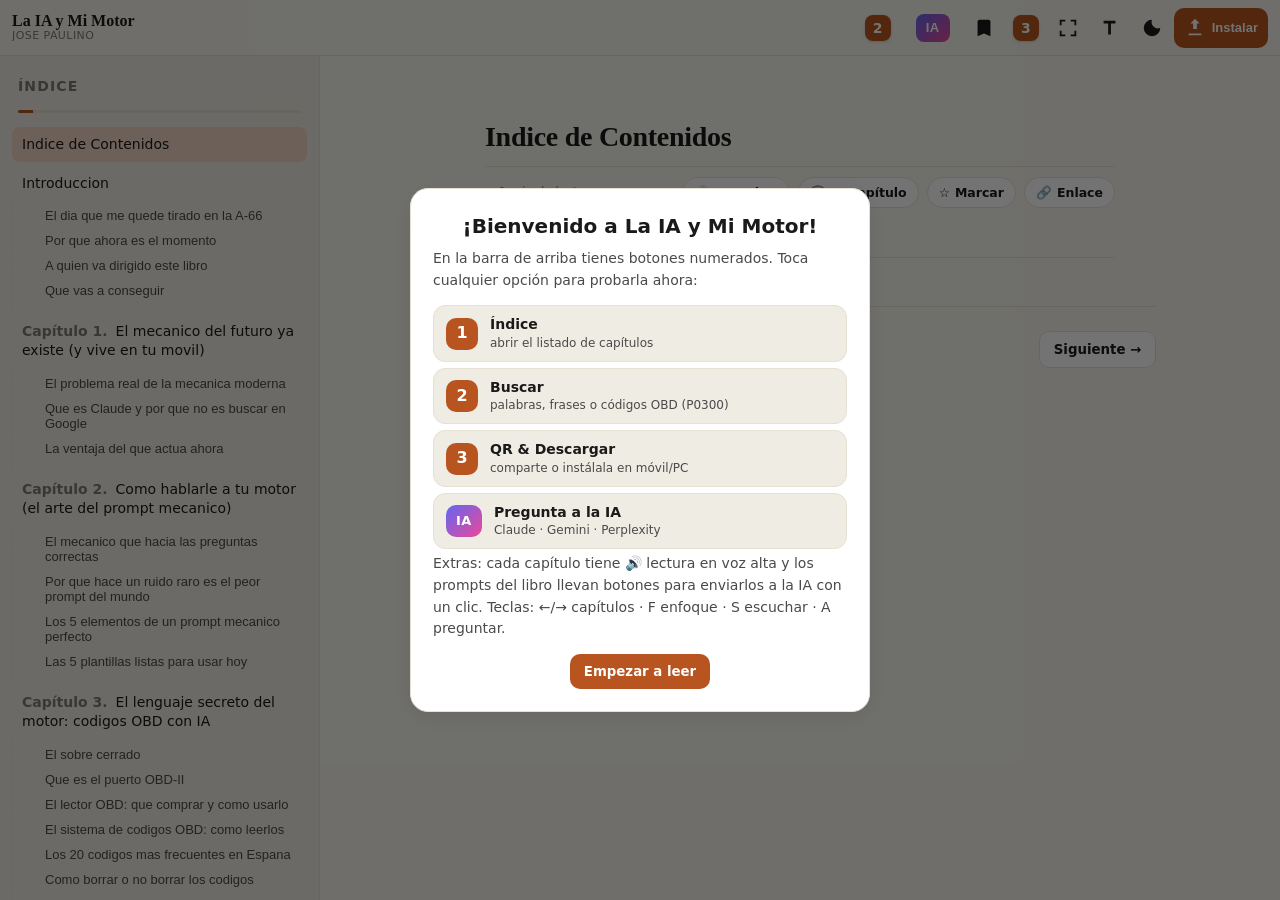
==== LIBROS Y APP DE PAU 69/PWA-multiarchivo/index.html @ 802b032d "Rebuild reader at supreme level after sandbox reset The sandbox wiped the previous working tree (com" ====
<!doctype html>
<html lang="es">
<head>
  <meta charset="utf-8" />
  <meta name="viewport" content="width=device-width,initial-scale=1,viewport-fit=cover" />
  <meta name="theme-color" content="#0b0d12" media="(prefers-color-scheme: dark)" />
  <meta name="theme-color" content="#f7f5ef" media="(prefers-color-scheme: light)" />
  <meta name="description" content="La IA y Mi Motor — Libro completo en formato PWA con QR, lectura en voz alta, prompts ejecutables y asistentes IA integrados." />
  <meta name="apple-mobile-web-app-capable" content="yes" />
  <meta name="apple-mobile-web-app-status-bar-style" content="black-translucent" />
  <meta name="apple-mobile-web-app-title" content="La IA y Mi Motor" />
  <link rel="manifest" href="manifest.webmanifest" />
  <link rel="icon" href="icon.svg" type="image/svg+xml" />
  <link rel="apple-touch-icon" href="icon.svg" />
  <link rel="stylesheet" href="styles.css" />
  <title>La IA y Mi Motor — PWA</title>
</head>
<body data-theme="auto" data-font="m">
  <header class="app-header">
    <button id="btnToc" class="icon-btn num" aria-label="Índice de capítulos" title="Abrir índice">
      <span class="num-badge">1</span>
    </button>
    <div class="brand">
      <strong>La IA y Mi Motor</strong>
      <span class="brand-sub">Jose Paulino</span>
    </div>
    <div class="header-actions">
      <button id="btnSearch" class="icon-btn num" aria-label="Buscar en el libro" title="Buscar (Ctrl+K)">
        <span class="num-badge">2</span>
      </button>
      <button id="btnAI" class="icon-btn ai" aria-label="Preguntar a la IA" title="Preguntar a Claude · Gemini · Perplexity (A)">
        <span class="ai-label">IA</span>
      </button>
      <button id="btnBookmark" class="icon-btn" aria-label="Marcadores" title="Marcadores">
        <svg viewBox="0 0 24 24" width="22" height="22" aria-hidden="true"><path fill="currentColor" d="M17 3H7a2 2 0 0 0-2 2v16l7-3 7 3V5a2 2 0 0 0-2-2Z"/></svg>
      </button>
      <button id="btnQR" class="icon-btn num" aria-label="QR y descargar app" title="Compartir QR · Descargar app (móvil/PC)">
        <span class="num-badge">3</span>
      </button>
      <button id="btnFocus" class="icon-btn" aria-label="Modo enfoque" title="Modo enfoque (F)">
        <svg viewBox="0 0 24 24" width="22" height="22" aria-hidden="true"><path fill="currentColor" d="M5 5h4V3H3v6h2V5Zm14 0v4h2V3h-6v2h4ZM5 19v-4H3v6h6v-2H5Zm14 0h-4v2h6v-6h-2v4Z"/></svg>
      </button>
      <button id="btnFont" class="icon-btn" aria-label="Tamaño de texto" title="Tamaño de texto">
        <svg viewBox="0 0 24 24" width="22" height="22" aria-hidden="true"><path fill="currentColor" d="M5 4v3h5v12h3V7h5V4H5Z"/></svg>
      </button>
      <button id="btnTheme" class="icon-btn" aria-label="Tema" title="Tema">
        <svg viewBox="0 0 24 24" width="22" height="22" aria-hidden="true"><path fill="currentColor" d="M12 3a9 9 0 1 0 9 9 7 7 0 0 1-9-9Z"/></svg>
      </button>
      <button id="btnInstall" class="icon-btn install" hidden aria-label="Instalar" title="Instalar como app">
        <svg viewBox="0 0 24 24" width="22" height="22" aria-hidden="true"><path fill="currentColor" d="M5 20h14v-2H5v2Zm7-18-5 5h3v6h4v-6h3l-5-5Z"/></svg>
        <span>Instalar</span>
      </button>
    </div>
    <div class="read-progress" aria-hidden="true"><div id="readProgressBar"></div></div>
  </header>

  <button id="focusExit" class="focus-exit" aria-label="Salir del modo enfoque" title="Salir del modo enfoque (F)">✕ Salir de enfoque</button>

  <aside id="toc" class="toc" aria-label="Índice de contenidos">
    <div class="toc-head">
      <h2>Índice</h2>
      <button id="btnTocClose" class="icon-btn" aria-label="Cerrar índice">×</button>
    </div>
    <div class="toc-progress" aria-hidden="true"><div id="tocProgressBar"></div></div>
    <nav id="tocNav"></nav>
  </aside>

  <main id="reader" class="reader" tabindex="-1">
    <article id="content" class="content">
      <div class="loading">Cargando libro…</div>
    </article>

    <nav class="pager" aria-label="Navegación de capítulos">
      <button id="btnPrev" class="pager-btn">← Anterior</button>
      <div id="pagerInfo" class="pager-info"></div>
      <button id="btnNext" class="pager-btn">Siguiente →</button>
    </nav>
  </main>

  <!-- Floating "ask AI about selection" -->
  <button id="selAsk" class="sel-ask" hidden>💬 Preguntar a la IA</button>

  <!-- QR modal -->
  <div id="qrModal" class="modal" hidden aria-hidden="true" role="dialog" aria-modal="true" aria-labelledby="qrTitle">
    <div class="modal-body">
      <header class="modal-head">
        <h2 id="qrTitle">Comparte el libro</h2>
        <button class="icon-btn modal-close" data-close="qrModal" aria-label="Cerrar">×</button>
      </header>
      <p class="modal-sub">Escanea con tu móvil para abrir esta misma PWA en el capítulo actual. También puedes <a id="qrLinkOpen" target="_blank" rel="noopener">abrir el enlace</a>.</p>
      <div id="qrWarn" class="qr-warn" hidden>
        Estás abriendo el libro desde tu equipo (<code>file://</code>). Este QR solo te funcionará a ti. Para compartirlo con otros, usa <strong>Descargar app</strong> y envía el archivo, o súbelo a un hosting estático.
      </div>
      <div id="qrCanvas" class="qr-canvas" role="img" aria-label="Código QR del libro"></div>
      <div class="qr-url" id="qrUrl"></div>
      <div class="modal-actions">
        <button id="btnQRDownload" class="btn">Descargar QR (PNG)</button>
        <button id="btnQRCopy" class="btn ghost">Copiar enlace</button>
        <button id="btnQRShare" class="btn ghost">Compartir…</button>
        <button id="btnAppDownload" class="btn">⬇ Descargar app (móvil/PC)</button>
      </div>
      <details class="qr-options">
        <summary>Opciones avanzadas</summary>
        <label>URL personalizada
          <input id="qrCustomUrl" type="url" placeholder="https://…" />
        </label>
        <button id="btnQRRegen" class="btn ghost">Regenerar</button>
      </details>
    </div>
  </div>

  <!-- Search modal -->
  <div id="searchModal" class="modal" hidden aria-hidden="true" role="dialog" aria-modal="true" aria-labelledby="searchTitle">
    <div class="modal-body">
      <header class="modal-head">
        <h2 id="searchTitle">Buscar en el libro</h2>
        <button class="icon-btn modal-close" data-close="searchModal" aria-label="Cerrar">×</button>
      </header>
      <input id="searchInput" class="search-input" type="search" placeholder="Palabra, frase o código OBD (ej. P0300)…" autocomplete="off" autocapitalize="off" spellcheck="false" />
      <div id="searchResults" class="search-results" aria-live="polite"></div>
    </div>
  </div>

  <!-- First-launch welcome banner -->
  <div id="welcome" class="welcome" hidden>
    <div class="welcome-body">
      <strong>¡Bienvenido a La IA y Mi Motor!</strong>
      <p class="welcome-sub">En la barra de arriba tienes botones numerados. Toca cualquier opción para probarla ahora:</p>
      <div class="welcome-steps">
        <button type="button" class="welcome-step" data-welcome-action="toc">
          <span class="num-chip">1</span>
          <span class="step-text"><strong>Índice</strong><span class="step-desc">abrir el listado de capítulos</span></span>
        </button>
        <button type="button" class="welcome-step" data-welcome-action="search">
          <span class="num-chip">2</span>
          <span class="step-text"><strong>Buscar</strong><span class="step-desc">palabras, frases o códigos OBD (P0300)</span></span>
        </button>
        <button type="button" class="welcome-step" data-welcome-action="qr">
          <span class="num-chip">3</span>
          <span class="step-text"><strong>QR &amp; Descargar</strong><span class="step-desc">comparte o instálala en móvil/PC</span></span>
        </button>
        <button type="button" class="welcome-step" data-welcome-action="ai">
          <span class="num-chip ai">IA</span>
          <span class="step-text"><strong>Pregunta a la IA</strong><span class="step-desc">Claude · Gemini · Perplexity</span></span>
        </button>
      </div>
      <p class="welcome-tips">Extras: cada capítulo tiene 🔊 lectura en voz alta y los prompts del libro llevan botones para enviarlos a la IA con un clic. Teclas: ←/→ capítulos · F enfoque · S escuchar · A preguntar.</p>
      <button id="btnWelcomeClose" class="btn">Empezar a leer</button>
    </div>
  </div>

  <!-- AI helpers modal -->
  <div id="aiModal" class="modal" hidden aria-hidden="true" role="dialog" aria-modal="true" aria-labelledby="aiTitle">
    <div class="modal-body">
      <header class="modal-head">
        <h2 id="aiTitle">Pregunta a la IA</h2>
        <button class="icon-btn modal-close" data-close="aiModal" aria-label="Cerrar">×</button>
      </header>
      <p class="modal-sub">Tres asistentes recomendados como complemento al libro. Escribe tu duda y elige uno: se abre con tu pregunta lista para enviar.</p>
      <textarea id="aiQuery" class="ai-query" rows="3" placeholder="Ej.: Mi coche pierde potencia al acelerar en frío, ¿qué puede ser?"></textarea>
      <div class="ai-suggest">
        <span>Sugerencias:</span>
        <button type="button" class="chip" data-suggest="Actúa como mecánico senior. Diagnostica este síntoma paso a paso preguntándome lo que necesites: ">Síntoma</button>
        <button type="button" class="chip" data-suggest="Explícame qué significa el código OBD ">Código OBD</button>
        <button type="button" class="chip" data-suggest="Resúmeme en 6 puntos clave el capítulo: ">Resumen capítulo</button>
        <button type="button" class="chip" data-suggest="Compárame estos dos presupuestos de taller y dime cuál tiene más sentido: ">Presupuesto</button>
      </div>
      <div class="ai-grid">
        <button class="ai-card claude" data-ai="claude">
          <span class="ai-name">Claude</span>
          <span class="ai-sub">El asistente del libro · claude.ai</span>
        </button>
        <button class="ai-card gemini" data-ai="gemini">
          <span class="ai-name">Gemini</span>
          <span class="ai-sub">Google AI Studio · aistudio.google.com</span>
        </button>
        <button class="ai-card perplexity" data-ai="perplexity">
          <span class="ai-name">Perplexity</span>
          <span class="ai-sub">Búsqueda con fuentes · perplexity.ai</span>
        </button>
      </div>
      <p class="ai-foot">Se abrirá en una pestaña nueva. <button id="btnAICopy" class="btn ghost small">Copiar pregunta</button></p>
    </div>
  </div>

  <!-- Toast -->
  <div id="toast" class="toast" role="status" aria-live="polite" hidden></div>

  <!-- QR generator: vendored locally for full offline operation -->
  <script src="data.js"></script>
  <script src="vendor-qrcode.js" defer></script>
  <script src="app.js" defer></script>
</body>
</html>
---- LIBROS Y APP DE PAU 69/PWA-multiarchivo/styles.css ----
:root {
  --bg: #f7f5ef;
  --bg-soft: #efece3;
  --surface: #ffffff;
  --text: #1a1a1a;
  --text-soft: #4a4a4a;
  --muted: #7a7a7a;
  --accent: #b8541f;
  --accent-soft: #f0d6c5;
  --border: #e6e1d3;
  --shadow: 0 6px 24px rgba(0,0,0,.08);
  --radius: 14px;
  --font-body: "Iowan Old Style", "Charter", "Georgia", "Times New Roman", serif;
  --font-ui: -apple-system, BlinkMacSystemFont, "Segoe UI", Roboto, Inter, system-ui, sans-serif;
  --font-mono: ui-monospace, SFMono-Regular, "JetBrains Mono", Consolas, monospace;
  --reader-width: 70ch;
  --font-scale: 1;
  --header-h: 56px;
}

body[data-theme="dark"], body[data-theme="auto"][data-prefers="dark"] {
  --bg: #0b0d12;
  --bg-soft: #11141b;
  --surface: #161a23;
  --text: #e9e6dd;
  --text-soft: #c4c0b3;
  --muted: #8a8676;
  --accent: #e8a06b;
  --accent-soft: #3a2a1e;
  --border: #232734;
  --shadow: 0 8px 30px rgba(0,0,0,.5);
}

body[data-theme="sepia"] {
  --bg: #f3e9d2;
  --bg-soft: #ecdfc1;
  --surface: #fbf3df;
  --text: #3b2a16;
  --text-soft: #5b432a;
  --muted: #7a6a52;
  --accent: #9a4a14;
  --accent-soft: #ebd3b4;
  --border: #ddc89a;
}

* { box-sizing: border-box; }
html, body { margin: 0; padding: 0; height: 100%; }
body {
  background: var(--bg);
  color: var(--text);
  font-family: var(--font-ui);
  font-size: 16px;
  line-height: 1.55;
  -webkit-font-smoothing: antialiased;
  text-rendering: optimizeLegibility;
  overflow: hidden;
}

/* Header */
.app-header {
  position: fixed;
  inset: 0 0 auto 0;
  height: var(--header-h);
  display: flex; align-items: center; gap: 8px;
  padding: 0 12px;
  background: color-mix(in srgb, var(--bg) 85%, transparent);
  backdrop-filter: saturate(140%) blur(12px);
  -webkit-backdrop-filter: saturate(140%) blur(12px);
  border-bottom: 1px solid var(--border);
  z-index: 30;
  padding-top: env(safe-area-inset-top);
}
.read-progress {
  position: absolute;
  left: 0; right: 0; bottom: -1px;
  height: 3px; background: transparent;
}
#readProgressBar { height: 100%; width: 0%; background: var(--accent); transition: width .15s linear; }

.brand { display: flex; flex-direction: column; line-height: 1.05; flex: 1; min-width: 0; overflow: hidden; }
.brand strong { font-family: var(--font-body); font-weight: 700; font-size: 16px; white-space: nowrap; overflow: hidden; text-overflow: ellipsis; }
.brand-sub { font-size: 11px; color: var(--muted); letter-spacing: .04em; text-transform: uppercase; }
.header-actions { display: flex; align-items: center; gap: 2px; }

.icon-btn {
  display: inline-flex; align-items: center; justify-content: center;
  gap: 6px;
  width: 40px; height: 40px;
  border-radius: 10px;
  border: 0; background: transparent; color: var(--text);
  cursor: pointer;
  transition: background .15s ease, transform .1s ease;
}
.icon-btn:hover { background: var(--bg-soft); }
.icon-btn:active { transform: scale(.96); }
.icon-btn.num .num-badge {
  display: inline-flex; align-items: center; justify-content: center;
  width: 26px; height: 26px;
  border-radius: 8px;
  background: var(--accent); color: #fff;
  font-weight: 700; font-size: 14px;
  font-family: var(--font-ui);
  box-shadow: 0 1px 3px rgba(0,0,0,.15);
}
.icon-btn.num:hover .num-badge { filter: brightness(1.1); }
.icon-btn.ai { width: auto; padding: 0 12px; margin-left: 4px; }
.icon-btn.ai .ai-label {
  display: inline-flex; align-items: center; justify-content: center;
  height: 28px; padding: 0 10px;
  border-radius: 8px;
  background: linear-gradient(135deg, #6366f1, #ec4899);
  color: #fff; font-weight: 700; letter-spacing: .04em; font-size: 13px;
}
.icon-btn.ai:hover .ai-label { filter: brightness(1.1); }
.icon-btn.install { width: auto; padding: 0 10px; background: var(--accent); color: #fff; }
.icon-btn.install:hover { background: color-mix(in srgb, var(--accent) 88%, #000); }
.icon-btn.install span { font-size: 13px; font-weight: 600; }

/* TOC */
.toc {
  position: fixed;
  top: var(--header-h);
  left: 0;
  width: 320px;
  height: calc(100% - var(--header-h));
  background: var(--bg-soft);
  border-right: 1px solid var(--border);
  overflow-y: auto;
  padding: 16px 12px 32px;
  transform: translateX(0);
  transition: transform .25s ease;
  z-index: 25;
  padding-bottom: calc(32px + env(safe-area-inset-bottom));
}
.toc.collapsed { transform: translateX(-100%); }
.toc-head { display: flex; align-items: center; justify-content: space-between; padding: 4px 6px 12px; }
.toc-head h2 { margin: 0; font-size: 14px; letter-spacing: .08em; text-transform: uppercase; color: var(--muted); }
.toc-head .icon-btn { font-size: 22px; width: 32px; height: 32px; }
#btnTocClose { display: none; }

.toc-progress { height: 3px; background: var(--border); border-radius: 999px; margin: 0 6px 14px; overflow: hidden; }
#tocProgressBar { height: 100%; width: 0%; background: var(--accent); transition: width .3s ease; }

.toc nav ol { list-style: none; padding: 0; margin: 0; }
.toc .ch-item { margin: 4px 0; }
.toc .ch-btn {
  display: block; width: 100%; text-align: left;
  background: transparent; border: 0; color: var(--text);
  padding: 8px 10px; border-radius: 8px;
  font: 500 14px/1.35 var(--font-ui); cursor: pointer;
}
.toc .ch-btn:hover { background: var(--surface); }
.toc .ch-btn.active { background: var(--accent-soft); color: var(--text); }
.toc .ch-btn .ch-num { color: var(--muted); font-weight: 700; margin-right: 8px; font-variant-numeric: tabular-nums; }
.toc .sec-list { list-style: none; padding: 2px 0 6px 24px; margin: 0 0 4px; border-left: 1px dashed var(--border); }
.toc .sec-list li { margin: 2px 0; }
.toc .sec-link {
  display: block; padding: 4px 8px; border-radius: 6px;
  color: var(--text-soft); font-size: 13px; text-decoration: none;
  background: transparent; border: 0; text-align: left; width: 100%; cursor: pointer;
}
.toc .sec-link:hover { background: var(--surface); color: var(--text); }

/* Reader */
.reader {
  position: fixed;
  top: var(--header-h);
  left: 320px;
  right: 0; bottom: 0;
  overflow-y: auto;
  padding: 32px 24px 80px;
  scroll-behavior: smooth;
  padding-bottom: calc(80px + env(safe-area-inset-bottom));
}
.reader:focus { outline: none; }

.content {
  max-width: var(--reader-width);
  margin: 0 auto;
  font-family: var(--font-body);
  font-size: calc(18px * var(--font-scale));
  line-height: 1.7;
  color: var(--text);
}
.content h1 { font-size: calc(28px * var(--font-scale)); line-height: 1.2; margin: 32px 0 8px; letter-spacing: -.01em; }
.content h1 .ch-tag { display: block; font-size: 12px; letter-spacing: .25em; color: var(--accent); text-transform: uppercase; margin-bottom: 8px; font-family: var(--font-ui); font-weight: 700; }
.content h2 { font-size: calc(22px * var(--font-scale)); margin: 36px 0 8px; letter-spacing: -.005em; }
.content h3 { font-size: calc(18px * var(--font-scale)); margin: 28px 0 8px; color: var(--text-soft); }
.content p { margin: 0 0 1.05em; hyphens: auto; -webkit-hyphens: auto; }
.content p.lead { font-size: calc(20px * var(--font-scale)); color: var(--text-soft); }
.content blockquote {
  margin: 1.2em 0; padding: .8em 1.1em;
  border-left: 3px solid var(--accent);
  background: var(--bg-soft); border-radius: 0 10px 10px 0;
  color: var(--text-soft);
}
.content ul.book-list { padding-left: 1.2em; }
.content ul.book-list li { margin: .25em 0; }
.content .reflection {
  margin: 1.4em 0;
  padding: 16px 18px; border-radius: 12px;
  background: var(--accent-soft); color: var(--text);
  border: 1px solid color-mix(in srgb, var(--accent) 40%, var(--border));
}
.content .reflection strong { color: var(--accent); text-transform: uppercase; font-size: 11px; letter-spacing: .18em; display: block; margin-bottom: 6px; }
.content .prompt-box {
  margin: 1.4em 0;
  padding: 16px 18px; border-radius: 12px;
  background: var(--bg-soft); border: 1px solid var(--border);
  font-family: var(--font-mono); font-size: calc(14px * var(--font-scale));
  white-space: pre-wrap; line-height: 1.55;
}
.content mark { background: color-mix(in srgb, var(--accent) 35%, transparent); color: inherit; padding: 0 2px; border-radius: 3px; }

.section-anchor { scroll-margin-top: calc(var(--header-h) + 16px); }

/* Chapter action bar */
.ch-actions {
  display: flex; flex-wrap: wrap; align-items: center; gap: 8px;
  margin: 12px 0 24px;
  padding: 10px 0;
  border-top: 1px solid var(--border);
  border-bottom: 1px solid var(--border);
  font-family: var(--font-ui);
}
.ch-meta { font-size: 12px; color: var(--muted); margin-right: auto; }
.ch-act {
  display: inline-flex; align-items: center; gap: 5px;
  background: var(--surface); border: 1px solid var(--border); color: var(--text);
  padding: 7px 11px; border-radius: 999px;
  font-size: 12.5px; font-weight: 600; cursor: pointer;
  font-family: var(--font-ui);
  transition: background .15s ease, border-color .15s ease;
}
.ch-act:hover { background: var(--accent-soft); border-color: var(--accent); }
.ch-act.active { background: var(--accent); color: #fff; border-color: var(--accent); }

/* Prompt cards (executable prompts) */
.prompt-card {
  margin: 1.4em 0;
  border: 1px solid color-mix(in srgb, var(--accent) 45%, var(--border));
  border-radius: 14px;
  overflow: hidden;
  box-shadow: 0 2px 10px rgba(0,0,0,.05);
}
.prompt-card .prompt-box { margin: 0; border: 0; border-radius: 0; }
.prompt-bar {
  display: flex; flex-wrap: wrap; align-items: center; justify-content: space-between; gap: 8px;
  padding: 8px 12px;
  background: color-mix(in srgb, var(--accent) 12%, var(--surface));
  border-bottom: 1px solid color-mix(in srgb, var(--accent) 30%, var(--border));
  font-family: var(--font-ui);
}
.prompt-label {
  font-size: 10px; font-weight: 800; letter-spacing: .18em;
  color: var(--accent);
}
.prompt-btns { display: flex; flex-wrap: wrap; gap: 6px; }
.p-btn {
  border: 1px solid var(--border); background: var(--surface); color: var(--text);
  padding: 5px 10px; border-radius: 8px;
  font-size: 12px; font-weight: 700; cursor: pointer;
  font-family: var(--font-ui);
}
.p-btn:hover { filter: brightness(1.06); }
.p-btn.claude { border-color: #d97706; color: #d97706; }
.p-btn.gemini { border-color: #4285f4; color: #4285f4; }
.p-btn.pplx { border-color: #20b8cd; color: #20b8cd; }
body[data-theme="dark"] .p-btn.claude, body[data-theme="auto"][data-prefers="dark"] .p-btn.claude { color: #f3a366; border-color: #f3a366; }

/* Floating selection button */
.sel-ask {
  position: fixed; z-index: 45;
  background: linear-gradient(135deg, #6366f1, #ec4899);
  color: #fff; border: 0;
  padding: 9px 14px; border-radius: 999px;
  font: 700 13px var(--font-ui);
  cursor: pointer;
  box-shadow: 0 4px 16px rgba(0,0,0,.25);
}
.sel-ask:hover { filter: brightness(1.08); }

/* Focus mode */
.focus-exit {
  display: none;
  position: fixed; top: 12px; right: 12px; z-index: 70;
  background: var(--surface); color: var(--text);
  border: 1px solid var(--border);
  padding: 8px 14px; border-radius: 999px;
  font: 600 12.5px var(--font-ui);
  cursor: pointer;
  box-shadow: var(--shadow);
  opacity: .75;
}
.focus-exit:hover { opacity: 1; }
body.focus-mode .app-header,
body.focus-mode .toc,
body.focus-mode .pager { display: none !important; }
body.focus-mode .reader { top: 0; left: 0 !important; padding-top: 48px; }
body.focus-mode .ch-actions { border-top: 0; }
body.focus-mode .focus-exit { display: inline-flex; }

/* Pager */
.pager {
  max-width: var(--reader-width);
  margin: 48px auto 0;
  display: flex; align-items: center; justify-content: space-between;
  gap: 12px;
  padding-top: 24px; border-top: 1px solid var(--border);
}
.pager-btn {
  background: var(--surface); border: 1px solid var(--border); color: var(--text);
  padding: 10px 14px; border-radius: 10px; cursor: pointer; font-weight: 600;
  font-family: var(--font-ui);
}
.pager-btn:disabled { opacity: .4; cursor: not-allowed; }
.pager-info { font-size: 12px; color: var(--muted); text-align: center; flex: 1; }

/* Modal */
.modal {
  position: fixed; inset: 0; z-index: 50;
  background: rgba(0,0,0,.45);
  display: grid; place-items: center;
  padding: 16px;
  animation: fade .15s ease;
}
.modal[hidden] { display: none; }
@keyframes fade { from { opacity: 0; } to { opacity: 1; } }
.modal-body {
  background: var(--surface); color: var(--text);
  width: min(520px, 100%);
  max-height: 90vh; overflow: auto;
  border-radius: 18px; padding: 20px;
  box-shadow: var(--shadow);
  border: 1px solid var(--border);
}
.modal-head { display: flex; align-items: center; justify-content: space-between; margin-bottom: 8px; }
.modal-head h2 { margin: 0; font-size: 18px; }
.modal-sub { font-size: 13px; color: var(--text-soft); margin: 0 0 14px; }
.modal-sub a { color: var(--accent); }
.modal-close { font-size: 28px; width: 44px; height: 44px; }

/* Welcome */
.welcome {
  position: fixed; inset: 0; z-index: 60;
  background: rgba(0,0,0,.55);
  display: grid; place-items: center;
  padding: 16px;
}
.welcome[hidden] { display: none; }
.welcome-body {
  background: var(--surface); color: var(--text);
  border: 1px solid var(--border);
  border-radius: 18px; padding: 22px;
  width: min(460px, 100%);
  max-height: 92vh; overflow: auto;
  box-shadow: var(--shadow);
  text-align: center;
}
.welcome-body strong { display: block; font-size: 20px; margin-bottom: 6px; }
.welcome-body p { font-size: 14px; color: var(--text-soft); line-height: 1.55; margin: 0 0 14px; }
.welcome-sub { text-align: left; font-size: 13px; color: var(--text-soft); margin: 0 0 10px; }
.welcome-tips { text-align: left; font-size: 11.5px; color: var(--muted); margin: 12px 0 14px; line-height: 1.5; }
.welcome-steps { display: flex; flex-direction: column; gap: 6px; margin: 0 0 4px; }
.welcome-step {
  all: unset;
  display: flex; align-items: center; gap: 12px;
  padding: 10px 12px; border-radius: 12px;
  background: var(--bg-soft);
  border: 1px solid var(--border);
  color: var(--text);
  cursor: pointer; text-align: left;
  font-family: var(--font-ui);
  transition: transform .1s ease, background .15s ease, border-color .15s ease;
}
.welcome-step:hover, .welcome-step:focus-visible {
  background: var(--accent-soft);
  border-color: var(--accent);
}
.welcome-step:active { transform: scale(.985); }
.welcome-step .step-text { display: flex; flex-direction: column; line-height: 1.25; }
.welcome-step .step-text strong { font-size: 14px; font-weight: 700; display: inline; margin: 0; }
.welcome-step .step-desc { font-size: 12px; color: var(--text-soft); margin-top: 2px; }
.num-chip {
  flex-shrink: 0;
  display: inline-flex; align-items: center; justify-content: center;
  width: 32px; height: 32px;
  border-radius: 10px;
  background: var(--accent); color: #fff;
  font-weight: 800; font-size: 16px; font-family: var(--font-ui);
}
.num-chip.ai {
  width: auto; padding: 0 10px; font-size: 13px; letter-spacing: .04em;
  background: linear-gradient(135deg, #6366f1, #ec4899);
}

/* AI modal */
.ai-query {
  width: 100%; box-sizing: border-box;
  padding: 12px; border-radius: 12px;
  border: 1px solid var(--border);
  background: var(--bg-soft); color: var(--text);
  font-family: var(--font-ui); font-size: 14px; line-height: 1.5;
  resize: vertical; min-height: 70px;
}
.ai-suggest {
  display: flex; flex-wrap: wrap; gap: 6px; align-items: center;
  margin: 10px 0;
  font-size: 12px; color: var(--muted);
}
.ai-suggest .chip {
  background: var(--bg-soft); color: var(--text);
  border: 1px solid var(--border);
  padding: 5px 10px; border-radius: 999px;
  font-size: 12px; cursor: pointer;
  font-family: var(--font-ui);
}
.ai-suggest .chip:hover { background: var(--accent-soft); border-color: var(--accent); }
.ai-grid {
  display: grid; grid-template-columns: 1fr; gap: 8px;
  margin: 14px 0 6px;
}
@media (min-width: 480px) { .ai-grid { grid-template-columns: 1fr 1fr 1fr; } }
.ai-card {
  display: flex; flex-direction: column; align-items: flex-start; gap: 4px;
  text-align: left;
  padding: 12px 14px; border-radius: 12px;
  border: 1px solid var(--border); background: var(--surface);
  color: var(--text); cursor: pointer;
  font-family: var(--font-ui);
  transition: transform .12s ease, box-shadow .12s ease;
}
.ai-card:hover { transform: translateY(-1px); box-shadow: var(--shadow); }
.ai-card .ai-name { font-weight: 700; font-size: 15px; }
.ai-card .ai-sub { font-size: 11.5px; color: var(--muted); }
.ai-card.claude { border-color: #d97706; box-shadow: inset 3px 0 0 #d97706; }
.ai-card.gemini { border-color: #4285f4; box-shadow: inset 3px 0 0 #4285f4; }
.ai-card.perplexity { border-color: #20b8cd; box-shadow: inset 3px 0 0 #20b8cd; }
.ai-foot {
  display: flex; justify-content: space-between; align-items: center;
  font-size: 12px; color: var(--muted); margin: 12px 0 0;
}
.btn.small { padding: 6px 10px; font-size: 12px; }

body.modal-open { overflow: hidden; }

/* QR */
.qr-canvas {
  display: grid; place-items: center;
  padding: 16px; background: #fff; border-radius: 14px;
  border: 1px solid var(--border);
  min-height: 260px;
}
.qr-warn {
  background: color-mix(in srgb, var(--accent) 22%, var(--surface));
  color: var(--text);
  border: 1px solid color-mix(in srgb, var(--accent) 50%, var(--border));
  padding: 10px 12px; border-radius: 10px;
  font-size: 12.5px; line-height: 1.45;
  margin: 0 0 12px;
}
.qr-warn code { font-family: var(--font-mono); font-size: 11.5px; }
.qr-canvas svg, .qr-canvas img, .qr-canvas canvas { display: block; max-width: 100%; height: auto; }
.qr-url {
  margin-top: 10px; font-family: var(--font-mono); font-size: 12px;
  color: var(--text-soft); word-break: break-all; text-align: center;
}
.modal-actions { display: flex; flex-wrap: wrap; gap: 8px; margin-top: 14px; }
.btn {
  background: var(--accent); color: #fff; border: 0;
  padding: 10px 14px; border-radius: 10px; cursor: pointer; font-weight: 600;
  font-family: var(--font-ui);
}
.btn.ghost { background: transparent; color: var(--text); border: 1px solid var(--border); }
.btn:hover { filter: brightness(1.05); }
.qr-options { margin-top: 14px; font-size: 13px; }
.qr-options summary { cursor: pointer; color: var(--text-soft); }
.qr-options label { display: block; margin: 10px 0 8px; font-size: 12px; color: var(--text-soft); }
.qr-options input {
  width: 100%; padding: 9px 10px; border-radius: 9px;
  border: 1px solid var(--border); background: var(--bg-soft); color: var(--text);
  font-family: var(--font-mono); font-size: 12px;
}

/* Search */
.search-input {
  width: 100%;
  padding: 12px 14px;
  border-radius: 12px;
  border: 1px solid var(--border);
  background: var(--bg-soft); color: var(--text);
  font-size: 16px;
  margin-bottom: 12px;
}
.search-results { max-height: 60vh; overflow-y: auto; }
.search-item {
  display: block; width: 100%; text-align: left;
  background: transparent; color: inherit;
  padding: 10px 12px; border-radius: 10px; margin-bottom: 6px; cursor: pointer;
  border: 1px solid transparent;
  font-family: var(--font-ui);
}
.search-item:hover { background: var(--bg-soft); border-color: var(--border); }
.search-item .si-title { font-weight: 600; font-size: 14px; margin-bottom: 4px; }
.search-item .si-snippet { font-size: 13px; color: var(--text-soft); line-height: 1.45; }
.search-empty { color: var(--muted); font-size: 13px; padding: 8px; }
.obd-hit {
  border: 1px solid color-mix(in srgb, var(--accent) 45%, var(--border));
  background: color-mix(in srgb, var(--accent) 8%, var(--surface));
  border-radius: 12px; padding: 10px; margin-bottom: 10px;
}
.obd-code { font-size: 13px; margin: 2px 4px 8px; color: var(--text-soft); }
.obd-code strong { color: var(--accent); font-family: var(--font-mono); }
.search-item.obd { font-weight: 600; font-size: 13.5px; }

/* Toast */
.toast {
  position: fixed;
  left: 50%; bottom: calc(24px + env(safe-area-inset-bottom));
  transform: translateX(-50%);
  background: var(--text); color: var(--bg);
  padding: 10px 16px; border-radius: 999px;
  box-shadow: var(--shadow); font-size: 13px;
  z-index: 100;
  animation: slideUp .2s ease;
}
@keyframes slideUp { from { transform: translate(-50%, 8px); opacity: 0; } to { transform: translate(-50%, 0); opacity: 1; } }

.loading {
  padding: 60px 0; text-align: center;
  color: var(--muted); font-style: italic;
}

/* Font scales */
body[data-font="s"] { --font-scale: .9; }
body[data-font="m"] { --font-scale: 1; }
body[data-font="l"] { --font-scale: 1.12; }
body[data-font="xl"] { --font-scale: 1.25; }

/* Responsive */
@media (max-width: 900px) {
  .toc { width: 84%; max-width: 360px; box-shadow: var(--shadow); }
  .toc.collapsed { transform: translateX(-110%); }
  .reader { left: 0; padding: 24px 18px 80px; }
  #btnTocClose { display: inline-flex; }
  .ch-act span { display: none; }
  .ch-act { padding: 7px 10px; font-size: 14px; }
}
@media (min-width: 901px) {
  #btnToc { display: none; }
  .toc { transform: translateX(0) !important; }
  body.focus-mode .toc { transform: translateX(-100%) !important; }
}

@media (prefers-reduced-motion: reduce) {
  * { animation: none !important; transition: none !important; scroll-behavior: auto !important; }
}

/* Print */
@media print {
  .app-header, .toc, .pager, .modal, .toast, .ch-actions, .sel-ask, .focus-exit, .welcome { display: none !important; }
  .reader { position: static; left: 0; padding: 0; overflow: visible; }
  .content { max-width: none; font-size: 11pt; }
  body { overflow: visible; }
  .prompt-bar { display: none !important; }
  .prompt-card { border: 1px solid #999; }
}
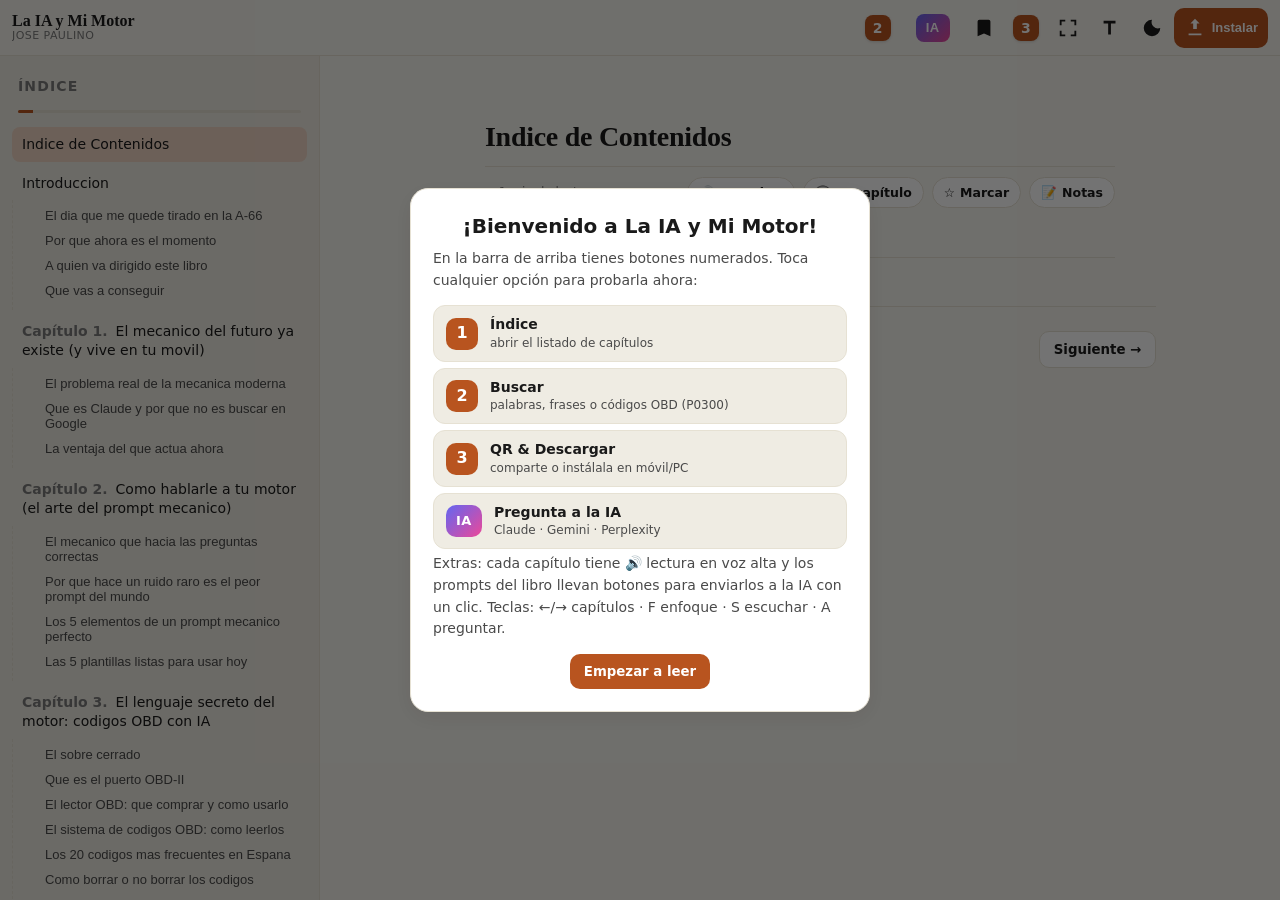
==== commit f9f161ca: "Audiobook player, voice dictation and per-chapter notes "Que lo habla" upgrade — the book now reads " ====
--- a/LIBROS Y APP DE PAU 69/PWA-multiarchivo/index.html
+++ b/LIBROS Y APP DE PAU 69/PWA-multiarchivo/index.html
@@ -80,6 +80,29 @@
   <!-- Floating "ask AI about selection" -->
   <button id="selAsk" class="sel-ask" hidden>💬 Preguntar a la IA</button>
 
+  <!-- Audiobook player -->
+  <div id="audioPlayer" class="audio-player" hidden role="region" aria-label="Reproductor de audiolibro">
+    <button id="apPrev" class="ap-btn" title="Capítulo anterior">⏮</button>
+    <button id="apPlay" class="ap-btn main" title="Pausar / Reanudar">⏸</button>
+    <button id="apNext" class="ap-btn" title="Capítulo siguiente">⏭</button>
+    <span id="apInfo" class="ap-info"></span>
+    <select id="apRate" class="ap-select" title="Velocidad de lectura">
+      <option value="0.8">0.8×</option>
+      <option value="1" selected>1×</option>
+      <option value="1.25">1.25×</option>
+      <option value="1.5">1.5×</option>
+      <option value="1.75">1.75×</option>
+    </select>
+    <select id="apVoice" class="ap-select voice" title="Voz"></select>
+    <select id="apSleep" class="ap-select" title="Temporizador de apagado">
+      <option value="">⏰</option>
+      <option value="15">15 min</option>
+      <option value="30">30 min</option>
+      <option value="60">60 min</option>
+    </select>
+    <button id="apStop" class="ap-btn" title="Detener lectura">✕</button>
+  </div>
+
   <!-- QR modal -->
   <div id="qrModal" class="modal" hidden aria-hidden="true" role="dialog" aria-modal="true" aria-labelledby="qrTitle">
     <div class="modal-body">
@@ -157,7 +180,10 @@
         <button class="icon-btn modal-close" data-close="aiModal" aria-label="Cerrar">×</button>
       </header>
       <p class="modal-sub">Tres asistentes recomendados como complemento al libro. Escribe tu duda y elige uno: se abre con tu pregunta lista para enviar.</p>
-      <textarea id="aiQuery" class="ai-query" rows="3" placeholder="Ej.: Mi coche pierde potencia al acelerar en frío, ¿qué puede ser?"></textarea>
+      <div class="ai-input-row">
+        <textarea id="aiQuery" class="ai-query" rows="3" placeholder="Ej.: Mi coche pierde potencia al acelerar en frío, ¿qué puede ser?"></textarea>
+        <button id="btnMic" class="mic-btn" title="Dictar pregunta por voz" aria-label="Dictar por voz">🎤</button>
+      </div>
       <div class="ai-suggest">
         <span>Sugerencias:</span>
         <button type="button" class="chip" data-suggest="Actúa como mecánico senior. Diagnostica este síntoma paso a paso preguntándome lo que necesites: ">Síntoma</button>
@@ -183,6 +209,21 @@
     </div>
   </div>
 
+  <!-- Notes modal -->
+  <div id="notesModal" class="modal" hidden aria-hidden="true" role="dialog" aria-modal="true" aria-labelledby="notesTitle">
+    <div class="modal-body">
+      <header class="modal-head">
+        <h2 id="notesTitle">📝 Mis notas</h2>
+        <button class="icon-btn modal-close" data-close="notesModal" aria-label="Cerrar">×</button>
+      </header>
+      <p class="modal-sub" id="notesChapter"></p>
+      <textarea id="notesArea" class="ai-query notes-area" rows="8" placeholder="Escribe aquí tus apuntes de este capítulo… Se guardan solos en este dispositivo."></textarea>
+      <div class="modal-actions">
+        <button id="btnNotesExport" class="btn ghost">⬇ Exportar todas mis notas (.txt)</button>
+      </div>
+    </div>
+  </div>
+
   <!-- Toast -->
   <div id="toast" class="toast" role="status" aria-live="polite" hidden></div>
 
--- a/LIBROS Y APP DE PAU 69/PWA-multiarchivo/styles.css
+++ b/LIBROS Y APP DE PAU 69/PWA-multiarchivo/styles.css
@@ -513,6 +513,73 @@
 .obd-code strong { color: var(--accent); font-family: var(--font-mono); }
 .search-item.obd { font-weight: 600; font-size: 13.5px; }
 
+/* Audiobook player */
+.audio-player {
+  position: fixed;
+  left: 50%; bottom: calc(16px + env(safe-area-inset-bottom));
+  transform: translateX(-50%);
+  display: flex; align-items: center; gap: 6px;
+  background: var(--surface); color: var(--text);
+  border: 1px solid var(--border);
+  border-radius: 999px;
+  padding: 8px 12px;
+  box-shadow: var(--shadow);
+  z-index: 40;
+  max-width: calc(100vw - 24px);
+  flex-wrap: nowrap;
+  font-family: var(--font-ui);
+}
+.audio-player[hidden] { display: none; }
+.ap-btn {
+  border: 0; background: transparent; color: var(--text);
+  width: 34px; height: 34px; border-radius: 50%;
+  font-size: 15px; cursor: pointer;
+  display: inline-flex; align-items: center; justify-content: center;
+}
+.ap-btn:hover { background: var(--bg-soft); }
+.ap-btn.main {
+  background: var(--accent); color: #fff;
+  width: 40px; height: 40px; font-size: 17px;
+}
+.ap-btn.main:hover { filter: brightness(1.08); }
+.ap-info {
+  font-size: 11.5px; color: var(--text-soft);
+  min-width: 90px; max-width: 160px;
+  white-space: nowrap; overflow: hidden; text-overflow: ellipsis;
+}
+.ap-select {
+  border: 1px solid var(--border); background: var(--bg-soft); color: var(--text);
+  border-radius: 8px; padding: 5px 4px;
+  font-size: 11.5px; font-family: var(--font-ui);
+  max-width: 74px; cursor: pointer;
+}
+.ap-select.voice { max-width: 110px; }
+@media (max-width: 640px) {
+  .ap-select.voice { display: none; }
+  .ap-info { min-width: 60px; max-width: 90px; }
+}
+
+/* Mic (dictation) */
+.ai-input-row { display: flex; gap: 8px; align-items: stretch; }
+.ai-input-row .ai-query { flex: 1; }
+.mic-btn {
+  flex-shrink: 0; width: 46px;
+  border-radius: 12px;
+  border: 1px solid var(--border);
+  background: var(--bg-soft); color: var(--text);
+  font-size: 19px; cursor: pointer;
+  transition: background .15s ease;
+}
+.mic-btn:hover { background: var(--accent-soft); border-color: var(--accent); }
+.mic-btn.rec {
+  background: #dc2626; border-color: #dc2626; color: #fff;
+  animation: pulse 1.2s ease infinite;
+}
+@keyframes pulse { 0%,100% { box-shadow: 0 0 0 0 rgba(220,38,38,.4); } 50% { box-shadow: 0 0 0 8px rgba(220,38,38,0); } }
+
+/* Notes */
+.notes-area { min-height: 160px; font-size: 14.5px; }
+
 /* Toast */
 .toast {
   position: fixed;
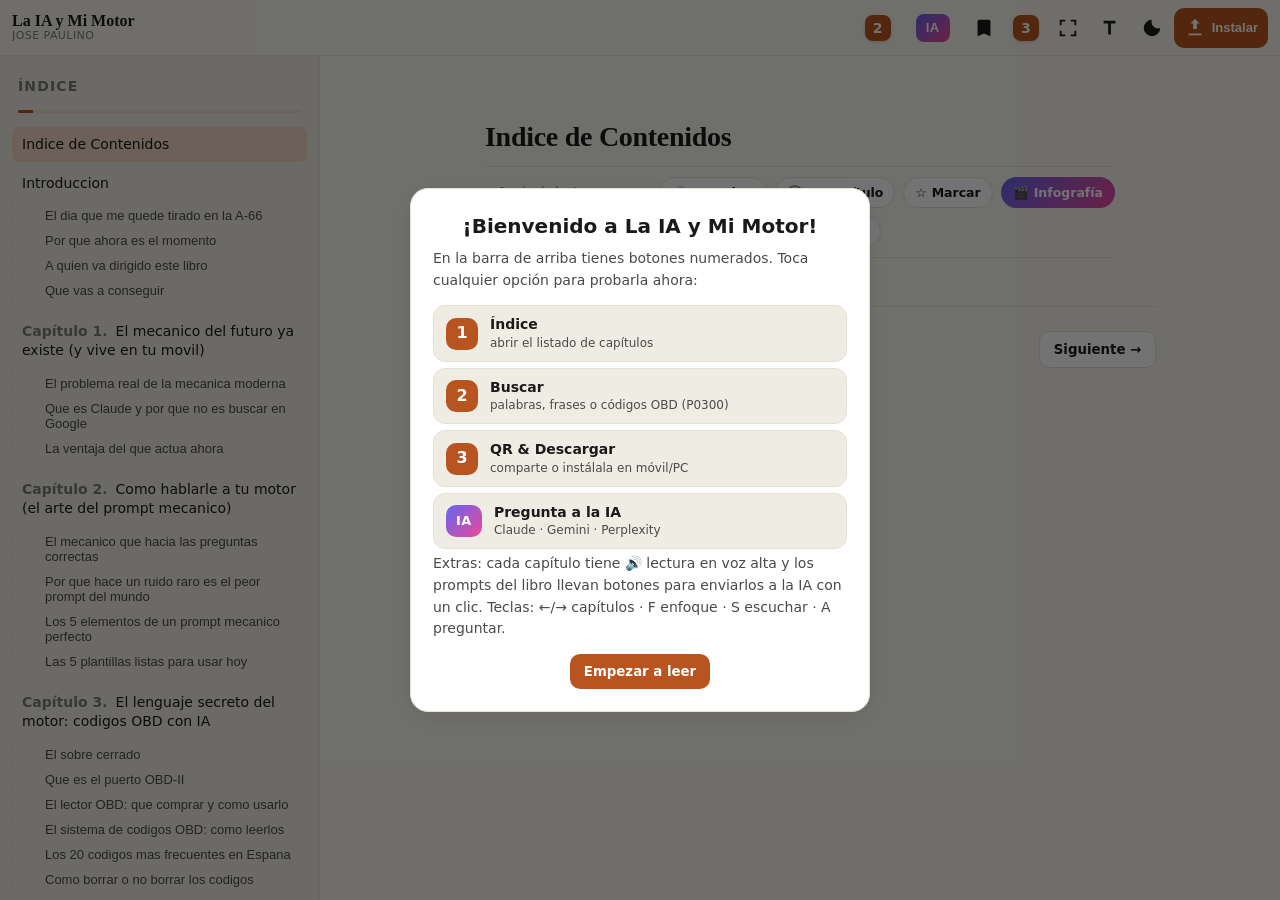
==== commit 18f9676f: "Story-style video infographics per lesson and video library Each chapter now has a 🎬 Infografía butt" ====
--- a/LIBROS Y APP DE PAU 69/PWA-multiarchivo/index.html
+++ b/LIBROS Y APP DE PAU 69/PWA-multiarchivo/index.html
@@ -209,6 +209,34 @@
     </div>
   </div>
 
+  <!-- Infographic story overlay -->
+  <div id="igOverlay" class="ig-overlay" hidden role="dialog" aria-modal="true" aria-label="Infografía de la lección">
+    <div id="igBar" class="ig-bar" aria-hidden="true"></div>
+    <div class="ig-controls">
+      <button id="igVoice" class="ig-ctl" title="Narración por voz">🔇</button>
+      <button id="igClose" class="ig-ctl" title="Cerrar (Esc)">✕</button>
+    </div>
+    <div id="igSlide" class="ig-slide"></div>
+    <button id="igPrevZone" class="ig-zone left" aria-label="Anterior"></button>
+    <button id="igNextZone" class="ig-zone right" aria-label="Siguiente"></button>
+  </div>
+
+  <!-- Videos modal -->
+  <div id="videosModal" class="modal" hidden aria-hidden="true" role="dialog" aria-modal="true" aria-labelledby="videosTitle">
+    <div class="modal-body videos-body">
+      <header class="modal-head">
+        <h2 id="videosTitle">📹 Vídeos de la lección</h2>
+        <button class="icon-btn modal-close" data-close="videosModal" aria-label="Cerrar">×</button>
+      </header>
+      <p class="modal-sub">Reels e infografías en vídeo que acompañan al libro. Los vídeos necesitan internet; la infografía animada 🎬 funciona sin conexión.</p>
+      <div id="videosList" class="videos-list"></div>
+      <div class="video-add">
+        <input id="videoAddInput" type="url" placeholder="Pega un enlace de Instagram o YouTube…" />
+        <button id="btnVideoAdd" class="btn small">＋ Añadir a este capítulo</button>
+      </div>
+    </div>
+  </div>
+
   <!-- Notes modal -->
   <div id="notesModal" class="modal" hidden aria-hidden="true" role="dialog" aria-modal="true" aria-labelledby="notesTitle">
     <div class="modal-body">
--- a/LIBROS Y APP DE PAU 69/PWA-multiarchivo/styles.css
+++ b/LIBROS Y APP DE PAU 69/PWA-multiarchivo/styles.css
@@ -580,6 +580,137 @@
 /* Notes */
 .notes-area { min-height: 160px; font-size: 14.5px; }
 
+/* Infographic story overlay */
+.ig-overlay {
+  position: fixed; inset: 0; z-index: 80;
+  background: radial-gradient(120% 120% at 20% 0%, #2a1a10 0%, #0b0d12 55%, #05060a 100%);
+  display: flex; align-items: center; justify-content: center;
+}
+.ig-overlay[hidden] { display: none; }
+.ig-bar {
+  position: absolute; top: calc(10px + env(safe-area-inset-top)); left: 12px; right: 12px;
+  display: flex; gap: 4px; z-index: 3;
+}
+.ig-seg {
+  flex: 1; height: 3px; border-radius: 999px;
+  background: rgba(255,255,255,.25); overflow: hidden; position: relative;
+}
+.ig-seg.done { background: #f3a366; }
+.ig-seg.cur .ig-fill {
+  position: absolute; inset: 0; transform-origin: left;
+  background: #f3a366;
+  animation: igfill 7s linear forwards;
+}
+@keyframes igfill { from { transform: scaleX(0); } to { transform: scaleX(1); } }
+.ig-controls {
+  position: absolute; top: calc(22px + env(safe-area-inset-top)); right: 12px;
+  display: flex; gap: 6px; z-index: 3;
+}
+.ig-ctl {
+  width: 40px; height: 40px; border-radius: 50%;
+  border: 1px solid rgba(255,255,255,.25);
+  background: rgba(0,0,0,.35); color: #fff;
+  font-size: 16px; cursor: pointer;
+}
+.ig-ctl:hover, .ig-ctl.on { background: rgba(243,163,102,.35); border-color: #f3a366; }
+.ig-slide {
+  width: min(560px, 92vw);
+  max-height: 80vh;
+  padding: 24px;
+  text-align: center;
+  color: #f5efe4;
+  z-index: 2;
+  pointer-events: none;
+}
+.ig-inner { animation: igin .5s ease; }
+@keyframes igin { from { opacity: 0; transform: translateY(16px) scale(.97); } to { opacity: 1; transform: none; } }
+.ig-tag {
+  display: inline-block;
+  font: 800 11px/1 var(--font-ui);
+  letter-spacing: .28em; text-transform: uppercase;
+  color: #f3a366;
+  border: 1px solid rgba(243,163,102,.4);
+  padding: 8px 14px; border-radius: 999px;
+  margin-bottom: 22px;
+}
+.ig-title {
+  font: 700 clamp(24px, 5vw, 40px)/1.15 var(--font-body);
+  margin-bottom: 18px;
+  text-wrap: balance;
+}
+.ig-stat {
+  font: 800 clamp(36px, 9vw, 64px)/1 var(--font-ui);
+  color: #f3a366;
+  margin: 10px 0 18px;
+  animation: igpop .6s cubic-bezier(.2, 1.4, .4, 1) .2s backwards;
+}
+@keyframes igpop { from { opacity: 0; transform: scale(.5); } to { opacity: 1; transform: scale(1); } }
+.ig-text {
+  font: 400 clamp(16px, 3vw, 20px)/1.6 var(--font-body);
+  color: #d9d2c2;
+  max-width: 46ch; margin: 0 auto;
+}
+.ig-sub { margin-top: 18px; font: 500 13px var(--font-ui); color: #8a8676; }
+.kind-reflection .ig-tag { color: #7dd3fc; border-color: rgba(125,211,252,.4); }
+.kind-reflection .ig-text { font-style: italic; }
+.kind-end .ig-title { color: #f3a366; }
+.ig-zone {
+  position: absolute; top: 0; bottom: 0; width: 34%;
+  background: transparent; border: 0; cursor: pointer; z-index: 1;
+}
+.ig-zone.left { left: 0; }
+.ig-zone.right { right: 0; width: 66%; }
+
+/* Videos modal */
+.videos-body { width: min(600px, 100%); }
+.videos-list { max-height: 55vh; overflow-y: auto; }
+.video-sec {
+  font: 700 11px var(--font-ui);
+  letter-spacing: .16em; text-transform: uppercase;
+  color: var(--muted);
+  margin: 14px 0 8px;
+}
+.video-item {
+  border: 1px solid var(--border);
+  border-radius: 12px;
+  padding: 10px;
+  margin-bottom: 10px;
+  background: var(--bg-soft);
+}
+.video-head {
+  display: flex; justify-content: space-between; align-items: center;
+  font: 600 13px var(--font-ui);
+  margin-bottom: 8px;
+}
+.v-del { border: 0; background: transparent; cursor: pointer; font-size: 14px; }
+.video-frame {
+  position: relative;
+  width: 100%;
+  aspect-ratio: 9/14;
+  max-height: 420px;
+  border-radius: 10px;
+  overflow: hidden;
+  background: #000;
+}
+.video-frame iframe { position: absolute; inset: 0; width: 100%; height: 100%; border: 0; }
+.video-link {
+  display: inline-block; margin-top: 8px;
+  font: 600 12px var(--font-ui);
+  color: var(--accent); text-decoration: none;
+}
+.video-add { display: flex; gap: 8px; margin-top: 12px; }
+.video-add input {
+  flex: 1; padding: 10px 12px; border-radius: 10px;
+  border: 1px solid var(--border);
+  background: var(--bg-soft); color: var(--text);
+  font-size: 13px;
+}
+.ch-act.featured {
+  background: linear-gradient(135deg, #6366f1, #ec4899);
+  color: #fff; border-color: transparent;
+}
+.ch-act.featured:hover { filter: brightness(1.08); }
+
 /* Toast */
 .toast {
   position: fixed;
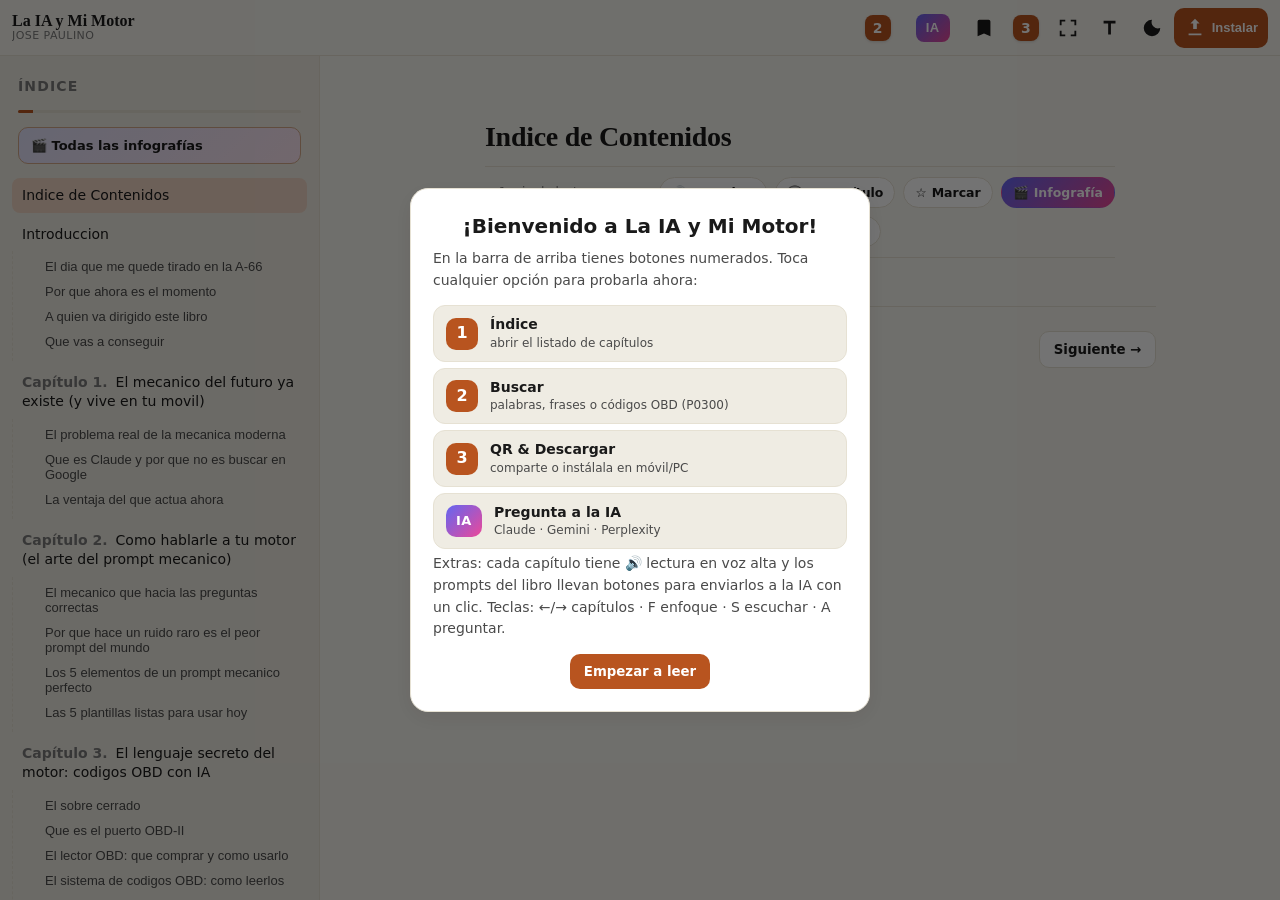
==== commit 03fafc2a: "Nine author reels, per-lesson infographics, and gallery Video library now ships all nine of the auth" ====
--- a/LIBROS Y APP DE PAU 69/PWA-multiarchivo/index.html
+++ b/LIBROS Y APP DE PAU 69/PWA-multiarchivo/index.html
@@ -62,6 +62,7 @@
       <button id="btnTocClose" class="icon-btn" aria-label="Cerrar índice">×</button>
     </div>
     <div class="toc-progress" aria-hidden="true"><div id="tocProgressBar"></div></div>
+    <button id="btnIgIndexToc" class="toc-gallery">🎬 Todas las infografías</button>
     <nav id="tocNav"></nav>
   </aside>
 
@@ -221,6 +222,18 @@
     <button id="igNextZone" class="ig-zone right" aria-label="Siguiente"></button>
   </div>
 
+  <!-- Infographics gallery modal -->
+  <div id="igIndexModal" class="modal" hidden aria-hidden="true" role="dialog" aria-modal="true" aria-labelledby="igIndexTitle">
+    <div class="modal-body videos-body">
+      <header class="modal-head">
+        <h2 id="igIndexTitle">🎬 Infografías del libro</h2>
+        <button class="icon-btn modal-close" data-close="igIndexModal" aria-label="Cerrar">×</button>
+      </header>
+      <p class="modal-sub">Una infografía animada por cada capítulo y por cada lección. Pulsa cualquiera para verla — funcionan sin internet y puedes activar la narración por voz con 🔊.</p>
+      <div id="igIndexList" class="gal-list"></div>
+    </div>
+  </div>
+
   <!-- Videos modal -->
   <div id="videosModal" class="modal" hidden aria-hidden="true" role="dialog" aria-modal="true" aria-labelledby="videosTitle">
     <div class="modal-body videos-body">
--- a/LIBROS Y APP DE PAU 69/PWA-multiarchivo/styles.css
+++ b/LIBROS Y APP DE PAU 69/PWA-multiarchivo/styles.css
@@ -661,6 +661,71 @@
 .ig-zone.left { left: 0; }
 .ig-zone.right { right: 0; width: 66%; }
 
+/* Infographics gallery */
+.toc-gallery {
+  display: block; width: calc(100% - 12px);
+  margin: 0 6px 14px;
+  padding: 10px 12px;
+  border-radius: 10px;
+  border: 1px solid color-mix(in srgb, var(--accent) 40%, var(--border));
+  background: linear-gradient(135deg, color-mix(in srgb, #6366f1 18%, var(--surface)), color-mix(in srgb, #ec4899 14%, var(--surface)));
+  color: var(--text);
+  font: 700 13px var(--font-ui);
+  cursor: pointer; text-align: left;
+}
+.toc-gallery:hover { filter: brightness(1.05); }
+.gal-list { max-height: 62vh; overflow-y: auto; }
+.gal-ch { margin-bottom: 10px; }
+.gal-play {
+  display: flex; align-items: center; gap: 8px;
+  width: 100%; text-align: left;
+  border: 1px solid var(--border);
+  background: var(--bg-soft); color: var(--text);
+  border-radius: 10px;
+  padding: 9px 12px;
+  font: 600 13.5px var(--font-ui);
+  cursor: pointer;
+  transition: background .15s ease, border-color .15s ease;
+}
+.gal-play:hover { background: var(--accent-soft); border-color: var(--accent); }
+.gal-play.ch { font-weight: 700; }
+.gal-secs {
+  margin: 4px 0 0 18px;
+  padding-left: 10px;
+  border-left: 1px dashed var(--border);
+  display: flex; flex-direction: column; gap: 3px;
+}
+.gal-play.sec {
+  font-weight: 500; font-size: 12.5px;
+  background: transparent; border-color: transparent;
+  color: var(--text-soft);
+  padding: 6px 10px;
+}
+.gal-play.sec:hover { background: var(--bg-soft); border-color: var(--border); color: var(--text); }
+
+/* Bullets slide */
+.ig-bullets {
+  list-style: none; padding: 0; margin: 0 auto;
+  max-width: 44ch; text-align: left;
+}
+.ig-bullets li {
+  font: 500 clamp(15px, 2.8vw, 19px)/1.5 var(--font-ui);
+  color: #e6dfd0;
+  padding: 9px 0 9px 30px;
+  position: relative;
+  border-bottom: 1px solid rgba(255,255,255,.08);
+  animation: igin .4s ease backwards;
+}
+.ig-bullets li:nth-child(2) { animation-delay: .15s; }
+.ig-bullets li:nth-child(3) { animation-delay: .3s; }
+.ig-bullets li:nth-child(4) { animation-delay: .45s; }
+.ig-bullets li:nth-child(5) { animation-delay: .6s; }
+.ig-bullets li::before {
+  content: '✓';
+  position: absolute; left: 4px;
+  color: #f3a366; font-weight: 800;
+}
+
 /* Videos modal */
 .videos-body { width: min(600px, 100%); }
 .videos-list { max-height: 55vh; overflow-y: auto; }
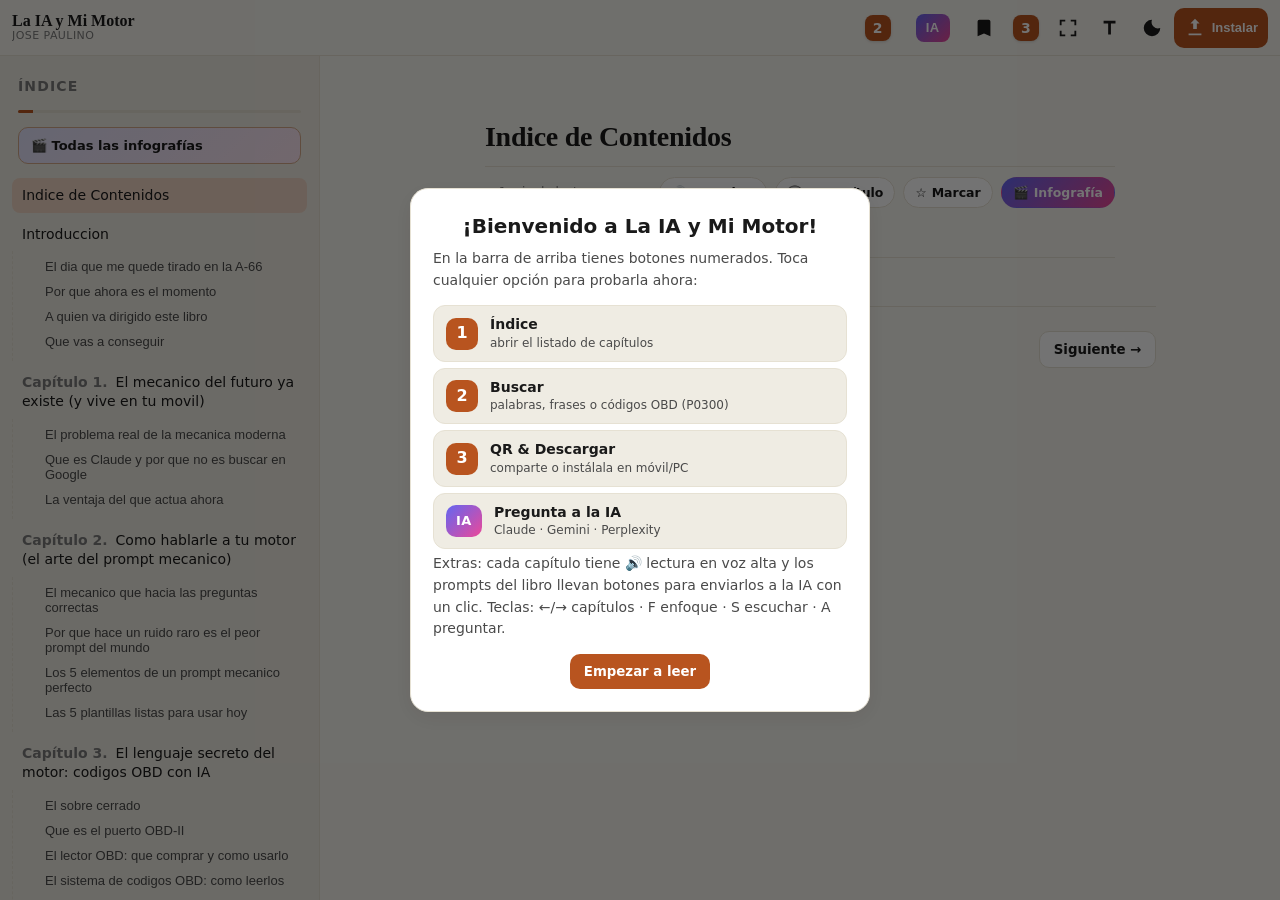
==== commit d2bc10e4: "Inline visual infographics per lesson; drop Instagram video library Per user request, the Instagram " ====
--- a/LIBROS Y APP DE PAU 69/PWA-multiarchivo/index.html
+++ b/LIBROS Y APP DE PAU 69/PWA-multiarchivo/index.html
@@ -234,22 +234,6 @@
     </div>
   </div>
 
-  <!-- Videos modal -->
-  <div id="videosModal" class="modal" hidden aria-hidden="true" role="dialog" aria-modal="true" aria-labelledby="videosTitle">
-    <div class="modal-body videos-body">
-      <header class="modal-head">
-        <h2 id="videosTitle">📹 Vídeos de la lección</h2>
-        <button class="icon-btn modal-close" data-close="videosModal" aria-label="Cerrar">×</button>
-      </header>
-      <p class="modal-sub">Reels e infografías en vídeo que acompañan al libro. Los vídeos necesitan internet; la infografía animada 🎬 funciona sin conexión.</p>
-      <div id="videosList" class="videos-list"></div>
-      <div class="video-add">
-        <input id="videoAddInput" type="url" placeholder="Pega un enlace de Instagram o YouTube…" />
-        <button id="btnVideoAdd" class="btn small">＋ Añadir a este capítulo</button>
-      </div>
-    </div>
-  </div>
-
   <!-- Notes modal -->
   <div id="notesModal" class="modal" hidden aria-hidden="true" role="dialog" aria-modal="true" aria-labelledby="notesTitle">
     <div class="modal-body">
--- a/LIBROS Y APP DE PAU 69/PWA-multiarchivo/styles.css
+++ b/LIBROS Y APP DE PAU 69/PWA-multiarchivo/styles.css
@@ -726,55 +726,68 @@
   color: #f3a366; font-weight: 800;
 }
 
-/* Videos modal */
-.videos-body { width: min(600px, 100%); }
-.videos-list { max-height: 55vh; overflow-y: auto; }
-.video-sec {
-  font: 700 11px var(--font-ui);
-  letter-spacing: .16em; text-transform: uppercase;
-  color: var(--muted);
-  margin: 14px 0 8px;
-}
-.video-item {
-  border: 1px solid var(--border);
-  border-radius: 12px;
-  padding: 10px;
-  margin-bottom: 10px;
-  background: var(--bg-soft);
-}
-.video-head {
-  display: flex; justify-content: space-between; align-items: center;
-  font: 600 13px var(--font-ui);
-  margin-bottom: 8px;
-}
-.v-del { border: 0; background: transparent; cursor: pointer; font-size: 14px; }
-.video-frame {
-  position: relative;
-  width: 100%;
-  aspect-ratio: 9/14;
-  max-height: 420px;
-  border-radius: 10px;
-  overflow: hidden;
-  background: #000;
-}
-.video-frame iframe { position: absolute; inset: 0; width: 100%; height: 100%; border: 0; }
-.video-link {
-  display: inline-block; margin-top: 8px;
-  font: 600 12px var(--font-ui);
-  color: var(--accent); text-decoration: none;
-}
-.video-add { display: flex; gap: 8px; margin-top: 12px; }
-.video-add input {
-  flex: 1; padding: 10px 12px; border-radius: 10px;
-  border: 1px solid var(--border);
-  background: var(--bg-soft); color: var(--text);
-  font-size: 13px;
-}
 .ch-act.featured {
   background: linear-gradient(135deg, #6366f1, #ec4899);
   color: #fff; border-color: transparent;
 }
 .ch-act.featured:hover { filter: brightness(1.08); }
+
+/* Inline lesson infographic card */
+.lesson-card {
+  margin: 14px 0 22px;
+  border: 1px solid color-mix(in srgb, var(--accent) 40%, var(--border));
+  border-radius: 14px;
+  overflow: hidden;
+  background: linear-gradient(135deg, color-mix(in srgb, var(--accent) 10%, var(--surface)), var(--surface));
+  font-family: var(--font-ui);
+  box-shadow: 0 2px 12px rgba(0,0,0,.06);
+}
+.lc-head {
+  display: flex; align-items: center; gap: 10px;
+  padding: 10px 14px;
+  border-bottom: 1px solid color-mix(in srgb, var(--accent) 25%, var(--border));
+}
+.lc-num {
+  flex-shrink: 0;
+  display: inline-flex; align-items: center; justify-content: center;
+  width: 30px; height: 30px; border-radius: 9px;
+  background: var(--accent); color: #fff;
+  font-weight: 800; font-size: 15px;
+}
+.lc-label {
+  flex: 1;
+  font-size: 10.5px; font-weight: 800; letter-spacing: .18em;
+  color: var(--accent);
+}
+.lc-play {
+  border: 0; border-radius: 999px;
+  background: linear-gradient(135deg, #6366f1, #ec4899);
+  color: #fff; font: 700 12px var(--font-ui);
+  padding: 7px 13px; cursor: pointer;
+  white-space: nowrap;
+}
+.lc-play:hover { filter: brightness(1.08); }
+.lc-body { padding: 12px 16px 14px; }
+.lc-stat {
+  font: 800 clamp(24px, 5vw, 34px)/1.1 var(--font-ui);
+  color: var(--accent);
+  margin: 2px 0 10px;
+}
+.lc-points { list-style: none; margin: 0; padding: 0; }
+.lc-points li {
+  position: relative;
+  padding: 5px 0 5px 26px;
+  font-size: 13.5px; line-height: 1.5;
+  color: var(--text-soft);
+}
+.lc-points li::before {
+  content: '✓';
+  position: absolute; left: 2px;
+  color: var(--accent); font-weight: 800;
+}
+.lc-key { margin: 0; font-size: 13.5px; line-height: 1.55; color: var(--text-soft); font-style: italic; }
+.lc-meta { margin-top: 8px; font-size: 11.5px; color: var(--muted); }
+@media print { .lc-play { display: none; } }
 
 /* Toast */
 .toast {
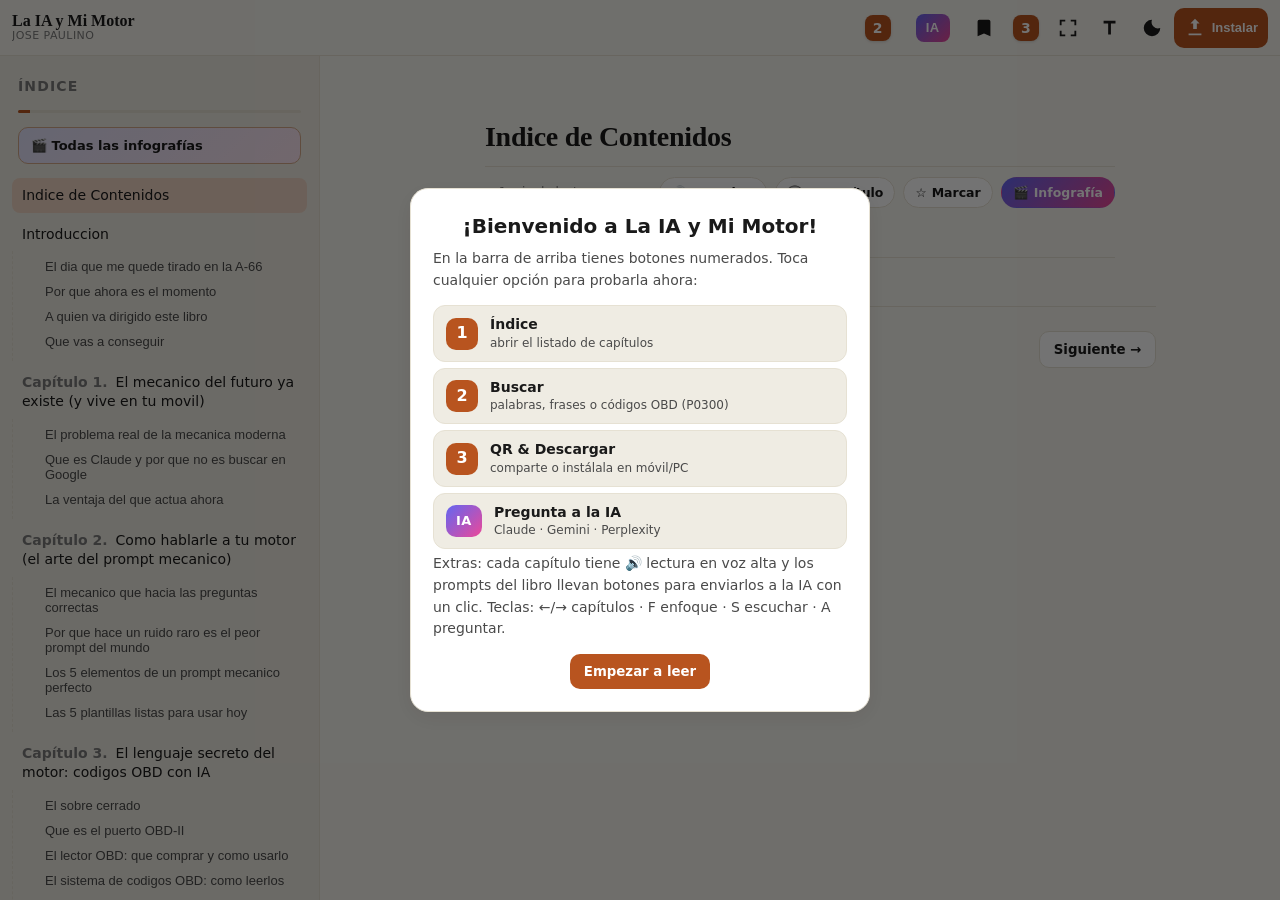
==== commit 5415c9c9: "Technical part illustrations on every lesson infographic Adds art.js: a library of 26 hand-drawn SVG" ====
--- a/LIBROS Y APP DE PAU 69/PWA-multiarchivo/index.html
+++ b/LIBROS Y APP DE PAU 69/PWA-multiarchivo/index.html
@@ -254,6 +254,7 @@
 
   <!-- QR generator: vendored locally for full offline operation -->
   <script src="data.js"></script>
+  <script src="art.js"></script>
   <script src="vendor-qrcode.js" defer></script>
   <script src="app.js" defer></script>
 </body>
--- a/LIBROS Y APP DE PAU 69/PWA-multiarchivo/styles.css
+++ b/LIBROS Y APP DE PAU 69/PWA-multiarchivo/styles.css
@@ -624,6 +624,18 @@
 }
 .ig-inner { animation: igin .5s ease; }
 @keyframes igin { from { opacity: 0; transform: translateY(16px) scale(.97); } to { opacity: 1; transform: none; } }
+.ig-art {
+  width: clamp(110px, 22vw, 170px);
+  height: clamp(110px, 22vw, 170px);
+  margin: 0 auto 18px;
+  border-radius: 22px;
+  background: rgba(243,163,102,.08);
+  border: 1px solid rgba(243,163,102,.3);
+  display: grid; place-items: center;
+  padding: 14px;
+  animation: igpop .5s cubic-bezier(.2, 1.3, .4, 1) backwards;
+}
+.ig-art svg { width: 100%; height: 100%; }
 .ig-tag {
   display: inline-block;
   font: 800 11px/1 var(--font-ui);
@@ -767,7 +779,22 @@
   white-space: nowrap;
 }
 .lc-play:hover { filter: brightness(1.08); }
-.lc-body { padding: 12px 16px 14px; }
+.lc-flex { display: flex; align-items: flex-start; gap: 4px; }
+.lc-art {
+  flex-shrink: 0;
+  width: 96px; height: 96px;
+  margin: 12px 0 12px 12px;
+  border-radius: 12px;
+  background: color-mix(in srgb, var(--accent) 7%, var(--bg-soft));
+  border: 1px solid color-mix(in srgb, var(--accent) 25%, var(--border));
+  display: grid; place-items: center;
+  padding: 8px;
+}
+.lc-art svg { width: 100%; height: 100%; }
+.lc-body { padding: 12px 16px 14px; flex: 1; min-width: 0; }
+@media (max-width: 480px) {
+  .lc-art { width: 74px; height: 74px; margin: 10px 0 10px 10px; padding: 5px; }
+}
 .lc-stat {
   font: 800 clamp(24px, 5vw, 34px)/1.1 var(--font-ui);
   color: var(--accent);
